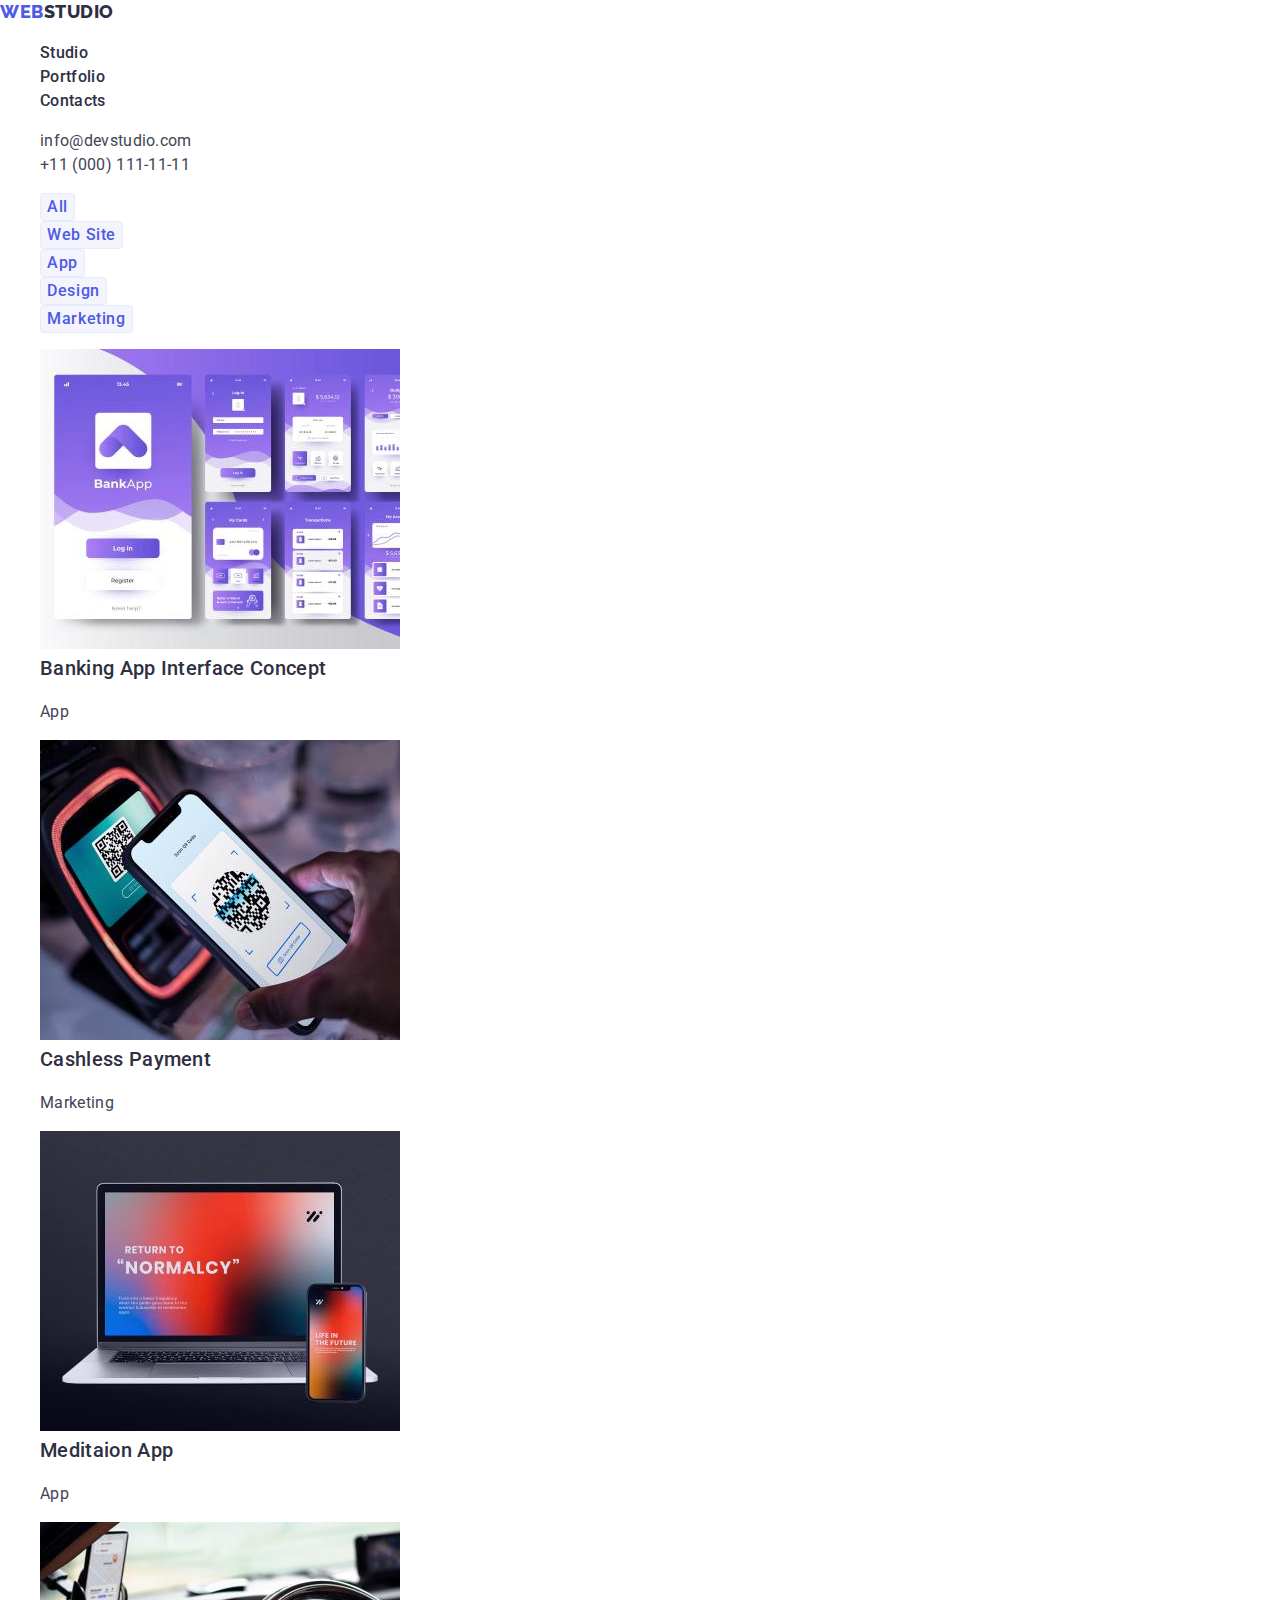
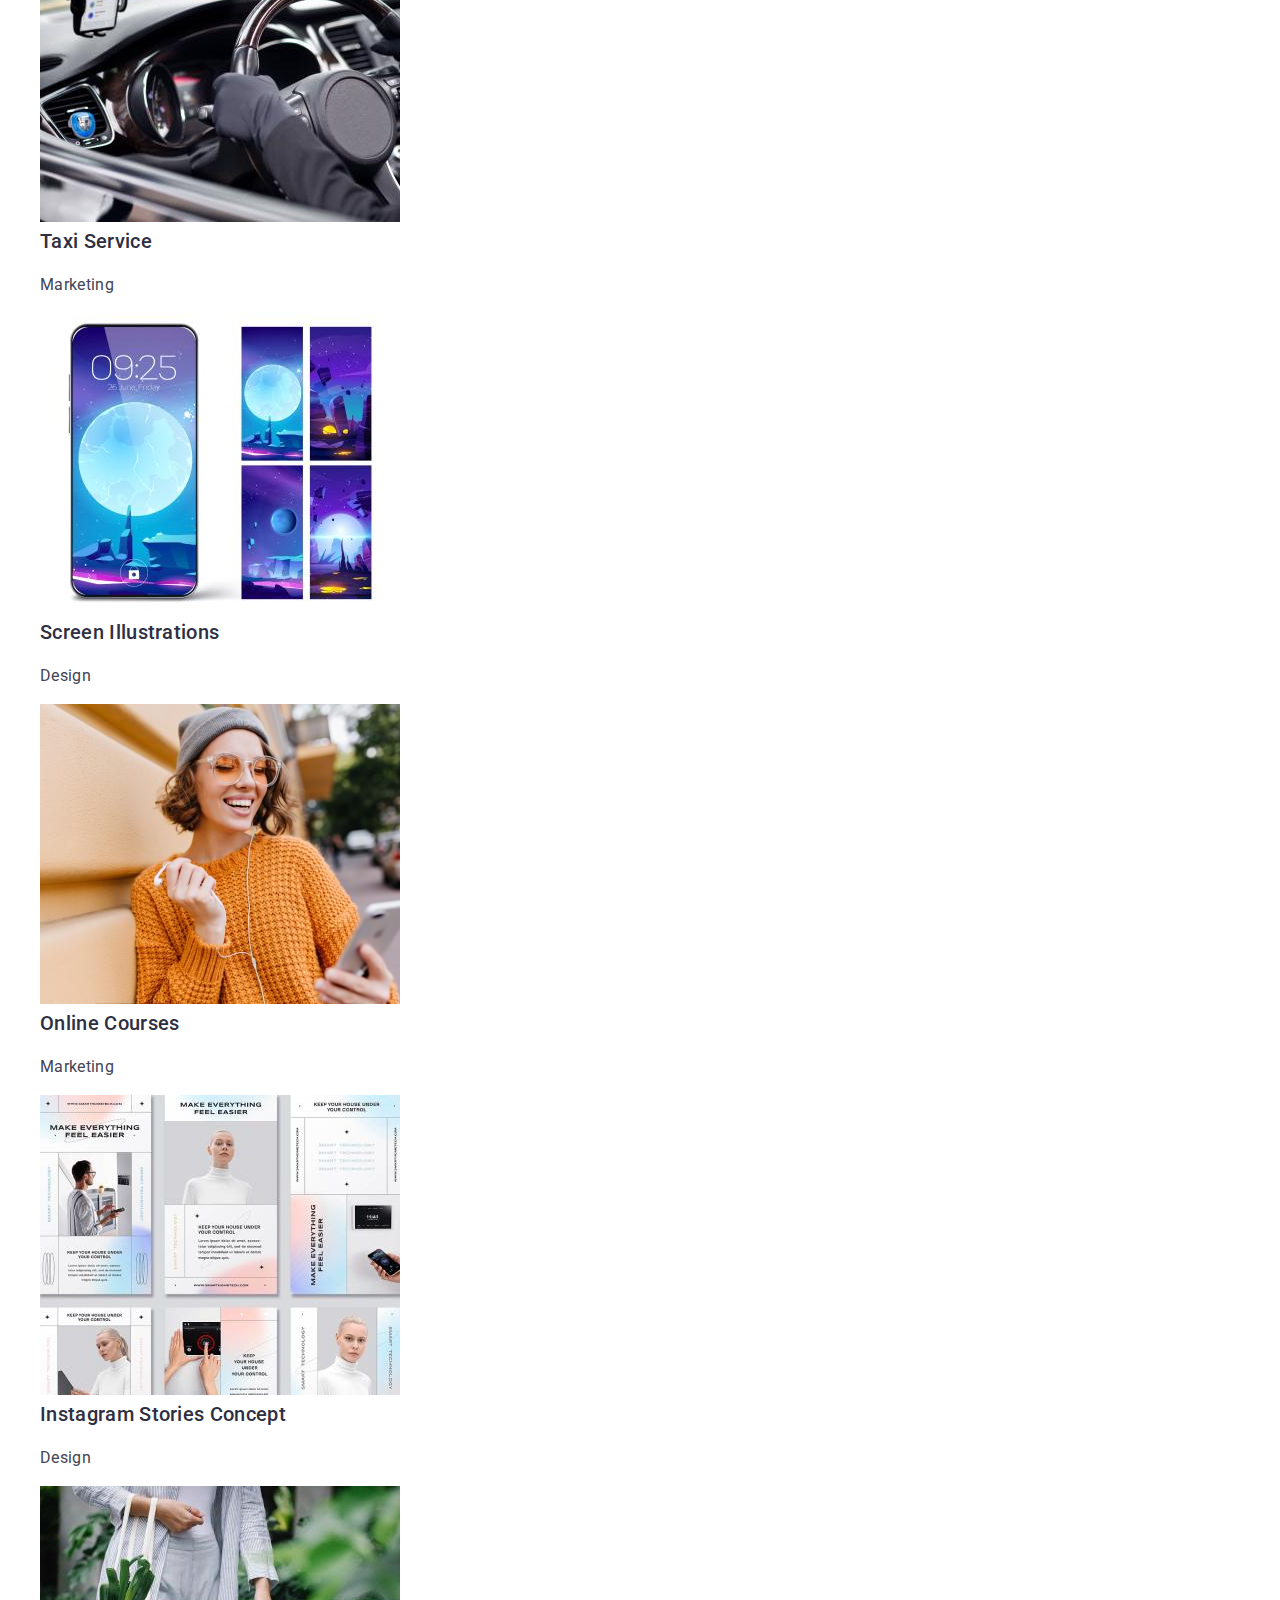
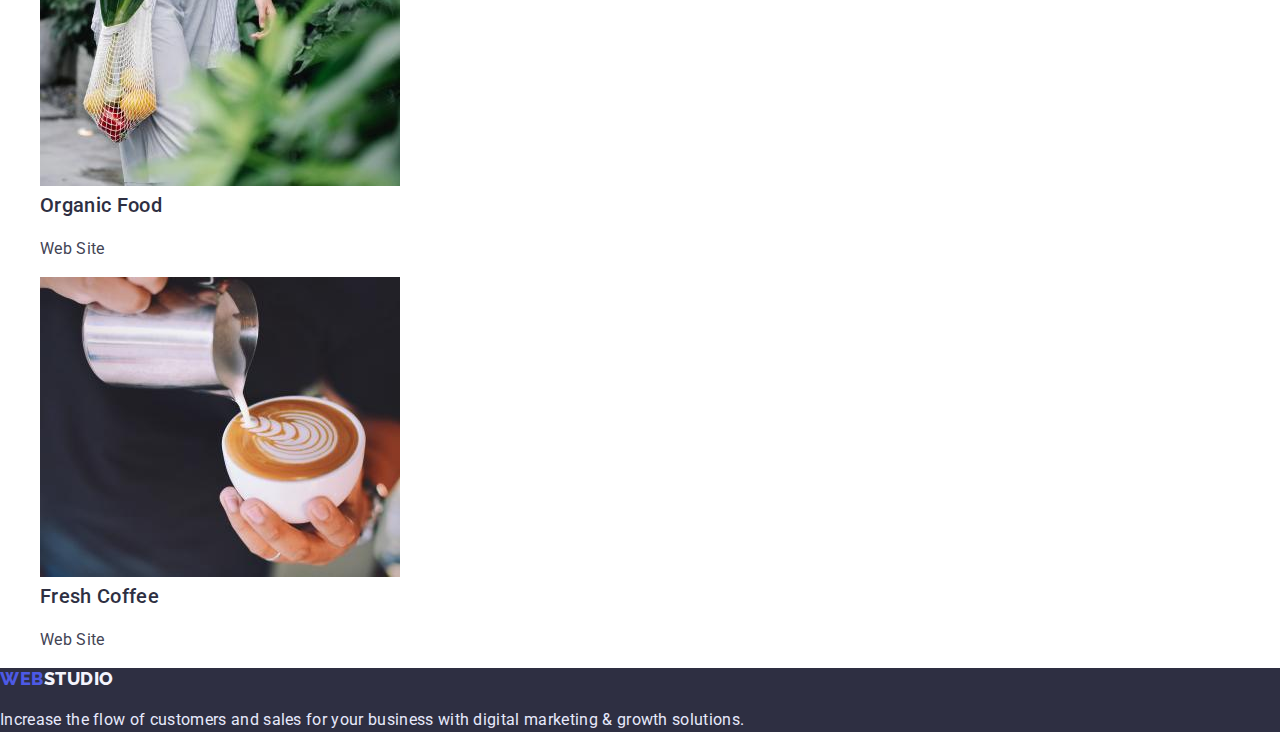
==== portfolio.html @ 21699c54 "Initial commit" ====
<!DOCTYPE html>
<html lang="en">
  <head>
    <meta charset="UTF-8" />
    <meta http-equiv="X-UA-Compatible" content="IE=edge" />
    <meta name="viewport" content="width=device-width, initial-scale=1.0" />
    <title>goit-markup-hw-02</title>
    <!-- Fonts -->
    <link
      rel="stylesheet"
      href="https://cdnjs.cloudflare.com/ajax/libs/modern-normalize/1.1.0/modern-normalize.min.css"
    />
    <link rel="preconnect" href="https://fonts.googleapis.com" />
    <link rel="preconnect" href="https://fonts.gstatic.com" crossorigin />
    <link
      href="https://fonts.googleapis.com/css2?family=Raleway:wght@800&family=Roboto:wght@400;500;700;900&display=swap"
      rel="stylesheet"
    />
    <!-- Styles -->
    <link rel="stylesheet" href="./css/styles.css" />
  </head>
  <body>
    <header>
      <nav>
        <a class="logo" href="./index.html"
          ><span class="span-web">Web</span>Studio</a
        >
        <ul>
          <li><a class="header-link" href="./index.html">Studio</a></li>
          <li><a class="header-link" href="./portfolio.html">Portfolio</a></li>
          <li><a class="header-link" href="">Contacts</a></li>
        </ul>
      </nav>
      <address>
        <ul>
          <li>
            <a class="mail" href="mailto:info@devstudio.com"
              >info@devstudio.com</a
            >
          </li>
          <li>
            <a class="tel" href="tel:+110001111111">+11 (000) 111-11-11</a>
          </li>
        </ul>
      </address>
    </header>
    <main>
      <!-- Portfolio -->

      <h1 hidden>Portfolio</h1>

      <section>
        <ul>
          <li><button class="portfolio-button" type="button">All</button></li>
          <li>
            <button class="portfolio-button" type="button">Web Site</button>
          </li>
          <li><button class="portfolio-button" type="button">App</button></li>
          <li>
            <button class="portfolio-button" type="button">Design</button>
          </li>
          <li>
            <button class="portfolio-button" type="button">Marketing</button>
          </li>
        </ul>

        <ul>
          <li>
            <img
              src="./images/banking.jpg"
              alt="Banking App Interface Concept"
              width="360"
              height="300"
            />
            <h3 class="title-h3">Banking App Interface Concept</h3>
            <p>App</p>
          </li>
          <li>
            <img
              src="./images/payment.jpg"
              alt="Cashless Payment"
              width="360"
              height="300"
            />
            <h3 class="title-h3">Cashless Payment</h3>
            <p>Marketing</p>
          </li>
          <li>
            <img
              src="./images/meditationapp.jpg"
              alt="Meditation App"
              width="360"
              height="300"
            />
            <h3 class="title-h3">Meditaion App</h3>
            <p>App</p>
          </li>
          <li>
            <img
              src="./images/taxiservise.jpg"
              alt="Taxi Service"
              width="360"
              height="300"
            />
            <h3 class="title-h3">Taxi Service</h3>
            <p>Marketing</p>
          </li>
          <li>
            <img
              src="./images/screenillustrations.jpg"
              alt="Screen Illustrations"
              width="360"
              height="300"
            />
            <h3 class="title-h3">Screen Illustrations</h3>
            <p>Design</p>
          </li>
          <li>
            <img
              src="./images/onlinecourses.jpg"
              alt="Online Courses"
              width="360"
              height="300"
            />
            <h3 class="title-h3">Online Courses</h3>
            <p>Marketing</p>
          </li>
          <li>
            <img
              src="./images/instagram.jpg"
              alt="Instagram Stories Concept"
              width="360"
              height="300"
            />
            <h3 class="title-h3">Instagram Stories Concept</h3>
            <p>Design</p>
          </li>
          <li>
            <img
              src="./images/organicfood.jpg"
              alt="Organic Food"
              width="360"
              height="300"
            />
            <h3 class="title-h3">Organic Food</h3>
            <p>Web Site</p>
          </li>
          <li>
            <img
              src="./images/coffee.jpg"
              alt="Fresh Coffee"
              width="360"
              height="300"
            />
            <h3 class="title-h3">Fresh Coffee</h3>
            <p>Web Site</p>
          </li>
        </ul>
      </section>
    </main>

    <footer>
      <!-- Підвал -->

      <a class="footer-logo" href="./index.html"
        ><span class="span-web">Web</span>Studio</a
      >
      <p class="footer-p">
        Increase the flow of customers and sales for your business with digital
        marketing & growth solutions.
      </p>
    </footer>
  </body>
</html>
---- css/styles.css ----
:root {
  --color-brand: #2e2f42;
  --color-prymary: #434455;
  --color-secondary: #ffffff;
  --color-iris: #4d5ae5;
  --color-ocean: #404bbf;
  --color-light: #f4f4fd;
  --color-accent: #e7e9fc;
}

body {
  color: var(--color-prymary);
  font-family: 'Roboto', sans-serif;
  font-size: 16px;
  line-height: 1.5;
  letter-spacing: 0.02em;
}
.p,
h1,
h2,
h3,
h4,
h5,
h6 {
  margin-top: 0;
}

/* Header */
header {
  background-color: var(--color-secondary);
}
ul {
  list-style-type: none;
}

/* site nav */
.logo {
  color: var(--color-brand);
  font-family: 'Raleway', sans-serif;
  font-weight: 800;
  font-size: 18px;
  line-height: 1.33;
  text-decoration: none;
  text-transform: uppercase;
  letter-spacing: 0.03em;
}
.span-web {
  color: var(--color-iris);
}

.header-link {
  color: var(--color-brand);
  font-weight: 500;
  font-size: 16px;
  line-height: 1.5;
  letter-spacing: 0.02em;
  text-decoration: none;
}
.header-link:hover,
.header-link:focus,
.header-link:after {
  color: var(--color-ocean);
}
/* Address */
.mail,
.tel {
  color: var(--color-prymary);
  font-style: normal;
  text-decoration: none;
  letter-spacing: 0.02em;
}
.mail:hover,
.mail:focus {
  color: var(--color-ocean);
}

/* Main */

.hero-section {
  background-color: var(--color-brand);
}
.hero-title {
  color: var(--color-secondary);
  font-size: 56px;
  line-height: 1.07;
}
.button-hero {
  font-family: 'Roboto', sans-serif;
  color: var(--color-secondary);
  background-color: var(--color-iris);
  font-weight: 500;
  font-size: 16px;
  line-height: 1.5;
  border: none;
  border-radius: 4px;
  cursor: pointer;
  letter-spacing: 0.04em;
}
.button-hero:hover,
.button-hero:focus {
  color: var(--color-secondary);
  background-color: var(--color-ocean);
}
/* features */

.title-h3 {
  color: var(--color-brand);
  font-weight: 500;
  font-size: 20px;
  line-height: 1.2;
}
/* Title-h2 */
.title-h2 {
  color: var(--color-brand);
  font-size: 36px;
  line-height: 1.11;
}
.our-team {
  background-color: var(--color-light);
}
.background-our-team {
  background-color: var(--color-secondary);
}

/* Footer */
footer {
  background-color: var(--color-brand);
}
.footer-logo {
  color: var(--color-light);
  font-family: 'Raleway', sans-serif;
  font-weight: 800;
  font-size: 18px;
  line-height: 1.17;
  text-decoration: none;
  text-transform: uppercase;
  letter-spacing: 0.03em;
}
.footer-p {
  color: var(--color-accent);
}

/* Portfolio */

.portfolio-button {
  font-family: 'Roboto', sans-serif;
  color: var(--color-iris);
  background-color: var(--color-light);
  font-weight: 500;
  font-size: 16px;
  line-height: 1.5;
  border: 1px solid var(--color-accent);
  border-radius: 4px;
  cursor: pointer;
  letter-spacing: 0.04em;
}
.portfolio-button:hover,
.portfolio-button:focus {
  color: var(--color-secondary);
  background-color: var(--color-ocean);
}
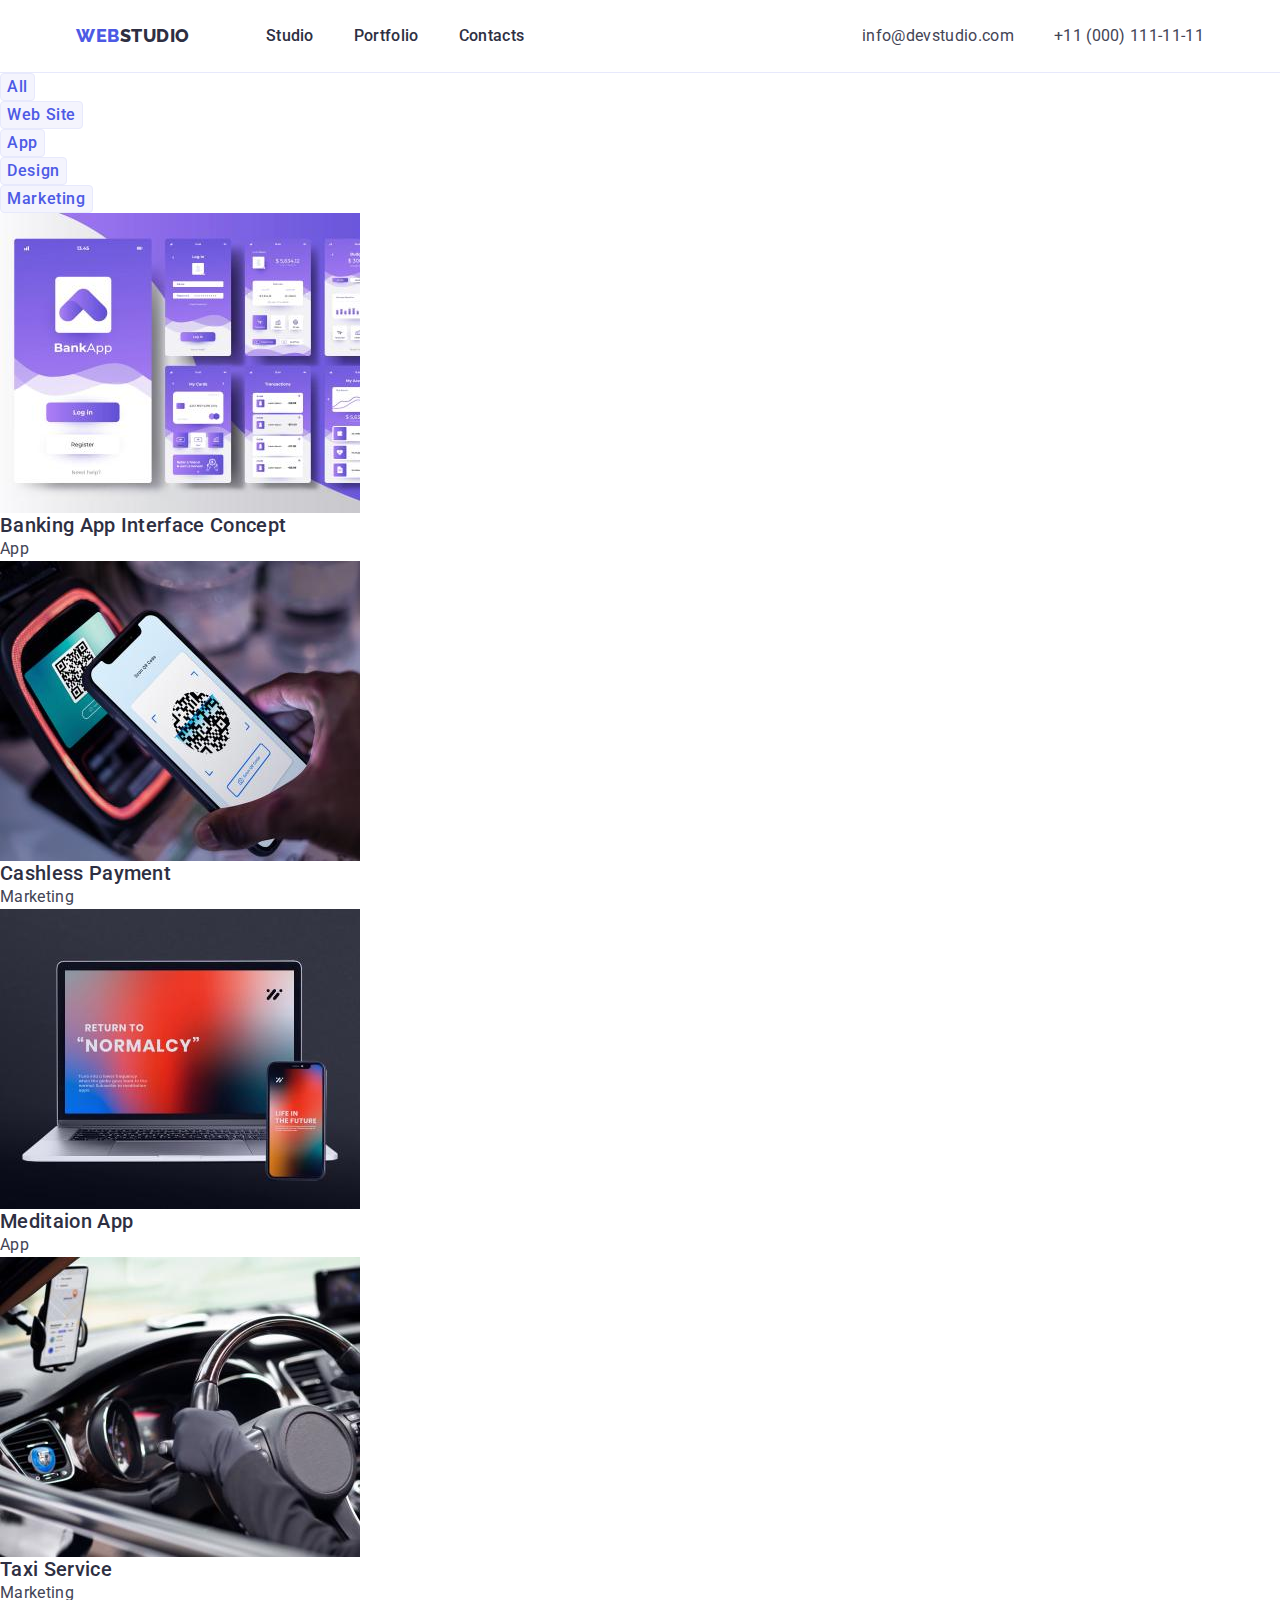
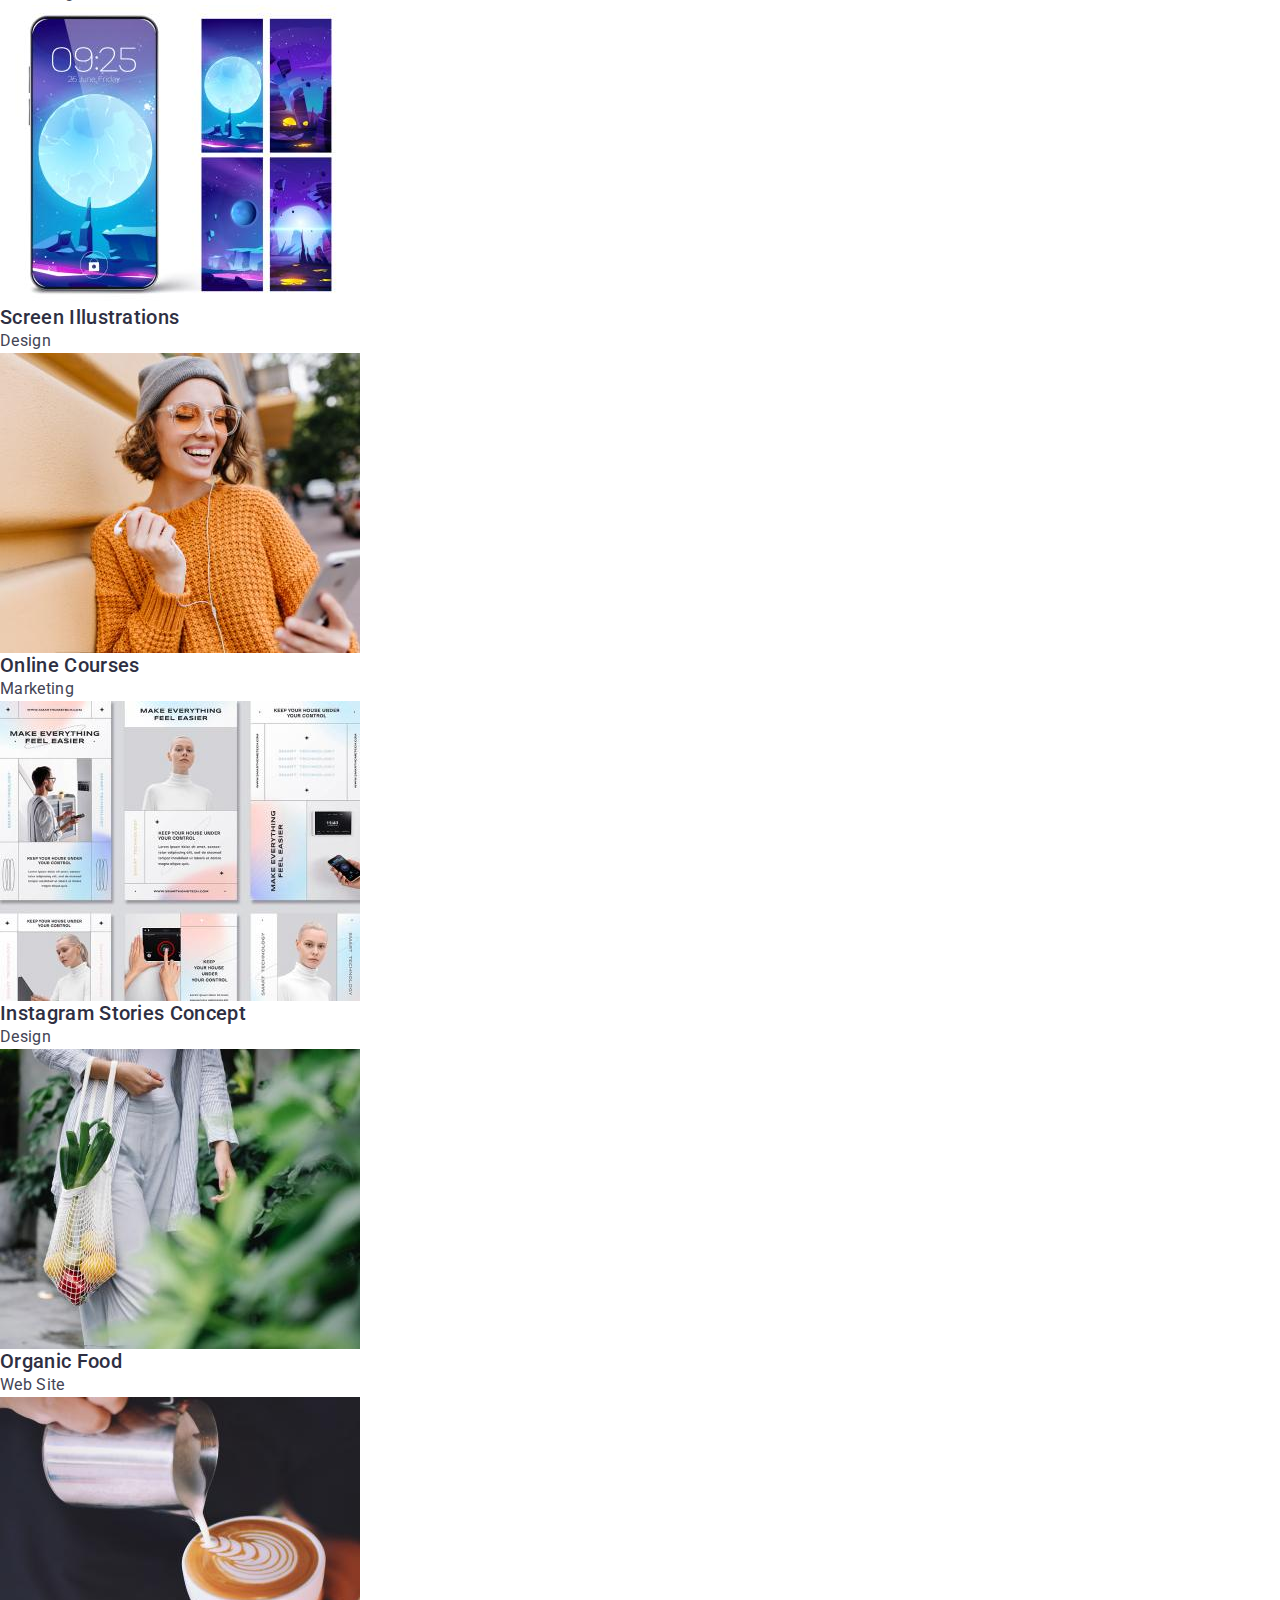
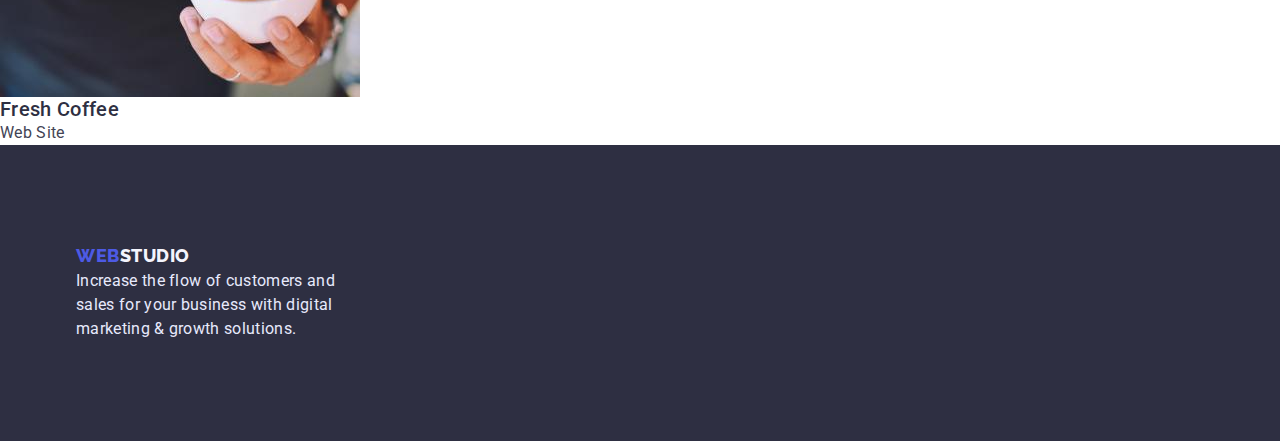
==== commit ca215f6e: "update" ====
--- a/portfolio.html
+++ b/portfolio.html
@@ -21,28 +21,34 @@
   </head>
   <body>
     <header>
-      <nav>
-        <a class="logo" href="./index.html"
-          ><span class="span-web">Web</span>Studio</a
-        >
-        <ul>
-          <li><a class="header-link" href="./index.html">Studio</a></li>
-          <li><a class="header-link" href="./portfolio.html">Portfolio</a></li>
-          <li><a class="header-link" href="">Contacts</a></li>
-        </ul>
-      </nav>
-      <address>
-        <ul>
-          <li>
-            <a class="mail" href="mailto:info@devstudio.com"
-              >info@devstudio.com</a
+      <div class="conteiner">
+        <div class="header-conteiner">
+          <nav class="header-nav">
+            <a class="logo" href="./index.html"
+              ><span class="span-web">Web</span>Studio</a
             >
-          </li>
-          <li>
-            <a class="tel" href="tel:+110001111111">+11 (000) 111-11-11</a>
-          </li>
-        </ul>
-      </address>
+            <ul class="header-ul">
+              <li><a class="header-link" href="./index.html">Studio</a></li>
+              <li>
+                <a class="header-link" href="./portfolio.html">Portfolio</a>
+              </li>
+              <li><a class="header-link" href="">Contacts</a></li>
+            </ul>
+          </nav>
+          <address>
+            <ul class="header-ul">
+              <li>
+                <a class="mail" href="mailto:info@devstudio.com"
+                  >info@devstudio.com</a
+                >
+              </li>
+              <li>
+                <a class="tel" href="tel:+110001111111">+11 (000) 111-11-11</a>
+              </li>
+            </ul>
+          </address>
+        </div>
+      </div>
     </header>
     <main>
       <!-- Portfolio -->
@@ -159,16 +165,20 @@
       </section>
     </main>
 
+<!-- Footer -->
+
     <footer>
-      <!-- Підвал -->
-
-      <a class="footer-logo" href="./index.html"
-        ><span class="span-web">Web</span>Studio</a
-      >
-      <p class="footer-p">
-        Increase the flow of customers and sales for your business with digital
-        marketing & growth solutions.
-      </p>
+      <div class="conteiner">
+        <div class="conteiner-footer">
+          <a class="footer-logo" href="./index.html"
+            ><span class="span-web">Web</span>Studio</a
+          >
+          <p class="footer-p">
+            Increase the flow of customers and sales for your business with
+            digital marketing & growth solutions.
+          </p>
+        </div>
+      </div>
     </footer>
   </body>
 </html>
--- a/css/styles.css
+++ b/css/styles.css
@@ -15,25 +15,58 @@
   line-height: 1.5;
   letter-spacing: 0.02em;
 }
-.p,
 h1,
 h2,
 h3,
 h4,
 h5,
-h6 {
+h6,
+p {
   margin-top: 0;
+  margin-bottom: 0;
+}
+ul {
+  margin-top: 0;
+  margin-bottom: 0;
+  padding-left: 0;
 }
 
 /* Header */
+
+.conteiner {
+  width: 100%;
+  max-width: 1158px;
+  margin: 0 auto;
+  padding: 0 15px;
+}
+
 header {
   background-color: var(--color-secondary);
+  border-bottom: 1px solid var(--color-accent);
+}
+.header-conteiner {
+  display: flex;
+  align-items: center;
+  padding-top: 24px;
+  padding-bottom: 24px;
+}
+.header-nav {
+  display: flex;
+  align-items: center;
+  flex-grow: 1;
+  gap: 76px;
+}
+.header-ul {
+  display: flex;
+  gap: 40px;
 }
 ul {
   list-style-type: none;
 }
-
-/* site nav */
+img {
+  display: block;
+}
+
 .logo {
   color: var(--color-brand);
   font-family: 'Raleway', sans-serif;
@@ -78,11 +111,17 @@
 
 .hero-section {
   background-color: var(--color-brand);
-}
+  text-align: center;
+  padding: 120px 0;
+  margin-left: auto;
+  margin-right: auto;
+}
+
 .hero-title {
   color: var(--color-secondary);
   font-size: 56px;
   line-height: 1.07;
+  margin: 0 auto 48px;
 }
 .button-hero {
   font-family: 'Roboto', sans-serif;
@@ -95,6 +134,9 @@
   border-radius: 4px;
   cursor: pointer;
   letter-spacing: 0.04em;
+  padding: 16px 32px;
+  margin-left: auto;
+  margin-right: auto;
 }
 .button-hero:hover,
 .button-hero:focus {
@@ -103,6 +145,27 @@
 }
 /* features */
 
+.list-about-us {
+  display: flex;
+  gap: 24px;
+}
+.feature-li {
+  flex-basis: calc((100% - 72px) / 4);
+}
+.title-text {
+  margin-top: 8px;
+}
+/* What are we doing */
+.work-li {
+  flex-basis: calc((100% - 48px) / 3);
+  border: 1px solid var(--color-accent);
+}
+
+.section,
+.our-team {
+  padding: 120px 0;
+}
+
 .title-h3 {
   color: var(--color-brand);
   font-weight: 500;
@@ -114,12 +177,25 @@
   color: var(--color-brand);
   font-size: 36px;
   line-height: 1.11;
-}
+  text-align: center;
+  text-transform: capitalize;
+  margin-bottom: 72px;
+}
+
+/* Our Team */
 .our-team {
   background-color: var(--color-light);
 }
 .background-our-team {
   background-color: var(--color-secondary);
+  flex-basis: calc((100% - 72px) / 4);
+    box-shadow: 0px 1px 6px rgba(46, 47, 66, 0.08),
+    0px 1px 1px rgba(46, 47, 66, 0.16), 0px 2px 1px rgba(46, 47, 66, 0.08);
+  border-radius: 0px 0px 4px 4px;
+}
+.team {
+  padding: 32px 16px;
+  text-align: center;
 }
 
 /* Footer */
@@ -135,9 +211,15 @@
   text-decoration: none;
   text-transform: uppercase;
   letter-spacing: 0.03em;
+  margin-bottom: 16px;
 }
 .footer-p {
   color: var(--color-accent);
+  max-width: 264px;
+}
+.conteiner-footer {
+  padding-top: 100px;
+  padding-bottom: 100px;
 }
 
 /* Portfolio */
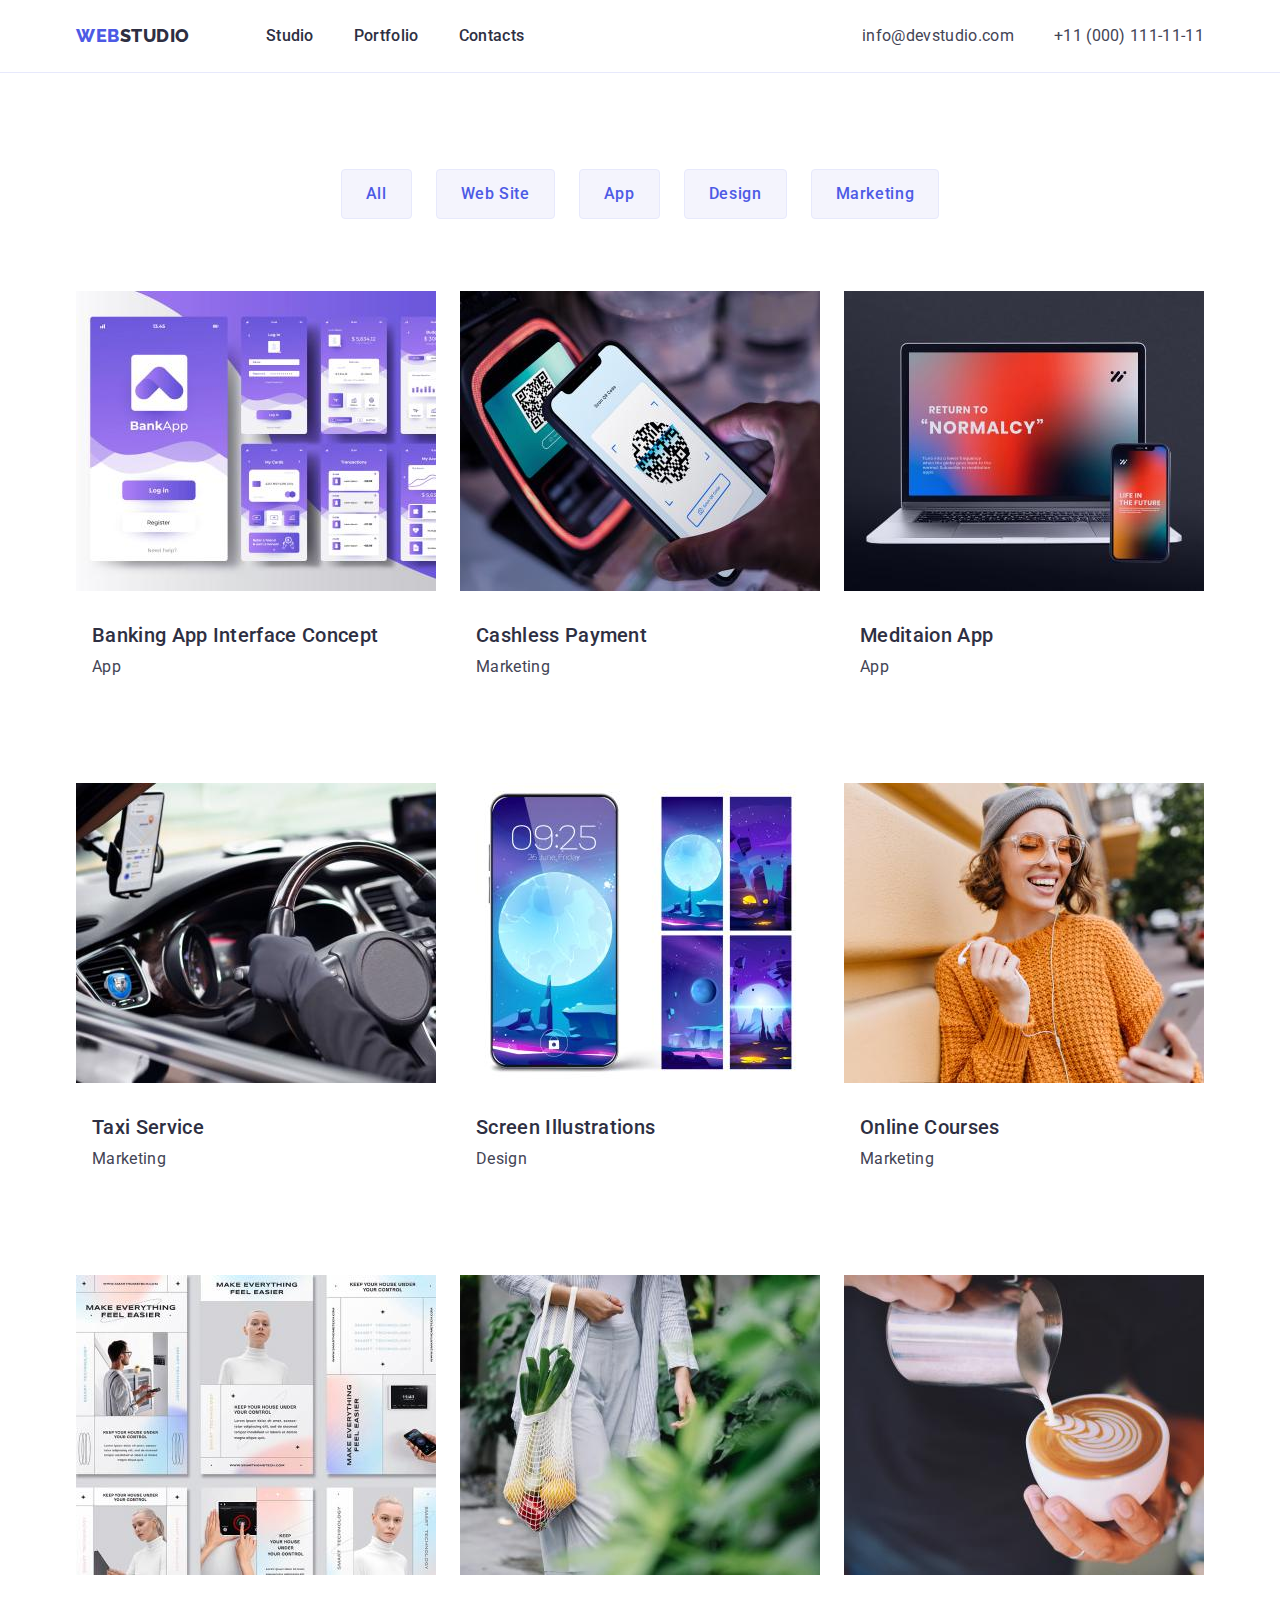
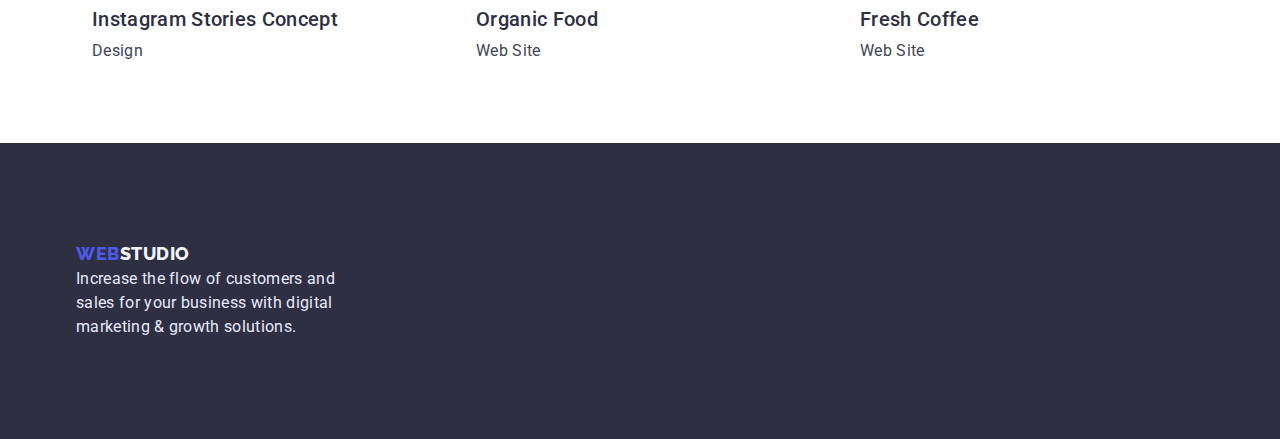
==== commit 6bcef132: "update" ====
--- a/portfolio.html
+++ b/portfolio.html
@@ -55,117 +55,147 @@
 
       <h1 hidden>Portfolio</h1>
 
+      <!-- Filters -->
+
       <section>
-        <ul>
-          <li><button class="portfolio-button" type="button">All</button></li>
-          <li>
-            <button class="portfolio-button" type="button">Web Site</button>
-          </li>
-          <li><button class="portfolio-button" type="button">App</button></li>
-          <li>
-            <button class="portfolio-button" type="button">Design</button>
-          </li>
-          <li>
-            <button class="portfolio-button" type="button">Marketing</button>
-          </li>
-        </ul>
-
-        <ul>
-          <li>
-            <img
-              src="./images/banking.jpg"
-              alt="Banking App Interface Concept"
-              width="360"
-              height="300"
-            />
-            <h3 class="title-h3">Banking App Interface Concept</h3>
-            <p>App</p>
-          </li>
-          <li>
-            <img
-              src="./images/payment.jpg"
-              alt="Cashless Payment"
-              width="360"
-              height="300"
-            />
-            <h3 class="title-h3">Cashless Payment</h3>
-            <p>Marketing</p>
-          </li>
-          <li>
-            <img
-              src="./images/meditationapp.jpg"
-              alt="Meditation App"
-              width="360"
-              height="300"
-            />
-            <h3 class="title-h3">Meditaion App</h3>
-            <p>App</p>
-          </li>
-          <li>
-            <img
-              src="./images/taxiservise.jpg"
-              alt="Taxi Service"
-              width="360"
-              height="300"
-            />
-            <h3 class="title-h3">Taxi Service</h3>
-            <p>Marketing</p>
-          </li>
-          <li>
-            <img
-              src="./images/screenillustrations.jpg"
-              alt="Screen Illustrations"
-              width="360"
-              height="300"
-            />
-            <h3 class="title-h3">Screen Illustrations</h3>
-            <p>Design</p>
-          </li>
-          <li>
-            <img
-              src="./images/onlinecourses.jpg"
-              alt="Online Courses"
-              width="360"
-              height="300"
-            />
-            <h3 class="title-h3">Online Courses</h3>
-            <p>Marketing</p>
-          </li>
-          <li>
-            <img
-              src="./images/instagram.jpg"
-              alt="Instagram Stories Concept"
-              width="360"
-              height="300"
-            />
-            <h3 class="title-h3">Instagram Stories Concept</h3>
-            <p>Design</p>
-          </li>
-          <li>
-            <img
-              src="./images/organicfood.jpg"
-              alt="Organic Food"
-              width="360"
-              height="300"
-            />
-            <h3 class="title-h3">Organic Food</h3>
-            <p>Web Site</p>
-          </li>
-          <li>
-            <img
-              src="./images/coffee.jpg"
-              alt="Fresh Coffee"
-              width="360"
-              height="300"
-            />
-            <h3 class="title-h3">Fresh Coffee</h3>
-            <p>Web Site</p>
-          </li>
-        </ul>
+        <div class="conteiner">
+          <div class="button-filter">
+            <ul class="menu-button">
+              <li class="button-li">
+                <button class="portfolio-button" type="button">All</button>
+              </li>
+              <li class="button-li">
+                <button class="portfolio-button" type="button">Web Site</button>
+              </li>
+              <li class="button-li">
+                <button class="portfolio-button" type="button">App</button>
+              </li>
+              <li class="button-li">
+                <button class="portfolio-button" type="button">Design</button>
+              </li>
+              <li class="button-li">
+                <button class="portfolio-button" type="button">
+                  Marketing
+                </button>
+              </li>
+            </ul>
+          </div>
+
+          <ul class="menu-content">
+            <li class="menu-item">
+              <img
+                src="./images/banking.jpg"
+                alt="Banking App Interface Concept"
+                width="360"
+                height="300"
+              />
+              <div class="menu-list">
+                <h3 class="title-h3">Banking App Interface Concept</h3>
+                <p class="title-text">App</p>
+              </div>
+            </li>
+            <li class="menu-item">
+              <img
+                src="./images/payment.jpg"
+                alt="Cashless Payment"
+                width="360"
+                height="300"
+              />
+              <div class="menu-list">
+                <h3 class="title-h3">Cashless Payment</h3>
+                <p class="title-text">Marketing</p>
+              </div>
+            </li>
+            <li class="menu-item">
+              <img
+                src="./images/meditationapp.jpg"
+                alt="Meditation App"
+                width="360"
+                height="300"
+              />
+              <div class="menu-list">
+                <h3 class="title-h3">Meditaion App</h3>
+                <p class="title-text">App</p>
+              </div>
+            </li>
+            <li class="menu-item">
+              <img
+                src="./images/taxiservise.jpg"
+                alt="Taxi Service"
+                width="360"
+                height="300"
+              />
+              <div class="menu-list">
+                <h3 class="title-h3">Taxi Service</h3>
+                <p class="title-text">Marketing</p>
+              </div>
+            </li>
+            <li class="menu-item">
+              <img
+                src="./images/screenillustrations.jpg"
+                alt="Screen Illustrations"
+                width="360"
+                height="300"
+              />
+              <div class="menu-list">
+                <h3 class="title-h3">Screen Illustrations</h3>
+                <p class="title-text">Design</p>
+              </div>
+            </li>
+            <li class="menu-item">
+              <img
+                src="./images/onlinecourses.jpg"
+                alt="Online Courses"
+                width="360"
+                height="300"
+              />
+              <div class="menu-list">
+                <h3 class="title-h3">Online Courses</h3>
+                <p class="title-text">Marketing</p>
+              </div>
+            </li>
+            <li class="menu-item">
+              <img
+                src="./images/instagram.jpg"
+                alt="Instagram Stories Concept"
+                width="360"
+                height="300"
+              />
+              <div class="menu-list">
+                <h3 class="title-h3">Instagram Stories Concept</h3>
+                <p class="title-text">Design</p>
+              </div>
+            </li>
+            <li class="menu-item">
+              <img
+                src="./images/organicfood.jpg"
+                alt="Organic Food"
+                width="360"
+                height="300"
+              />
+              <div class="menu-list">
+                <h3 class="title-h3">Organic Food</h3>
+                <p class="title-text">Web Site</p>
+              </div>
+            </li>
+            <li class="menu-item">
+              <img
+                src="./images/coffee.jpg"
+                alt="Fresh Coffee"
+                width="360"
+                height="300"
+              />
+              <div class="menu-list">
+                <h3 class="title-h3">Fresh Coffee</h3>
+                <p class="title-text">Web Site</p>
+              </div>
+            </li>
+          </ul>
+        </div>
       </section>
     </main>
 
-<!-- Footer -->
+    <!-- Footer -->
 
     <footer>
       <div class="conteiner">
--- a/css/styles.css
+++ b/css/styles.css
@@ -189,7 +189,7 @@
 .background-our-team {
   background-color: var(--color-secondary);
   flex-basis: calc((100% - 72px) / 4);
-    box-shadow: 0px 1px 6px rgba(46, 47, 66, 0.08),
+  box-shadow: 0px 1px 6px rgba(46, 47, 66, 0.08),
     0px 1px 1px rgba(46, 47, 66, 0.16), 0px 2px 1px rgba(46, 47, 66, 0.08);
   border-radius: 0px 0px 4px 4px;
 }
@@ -224,6 +224,34 @@
 
 /* Portfolio */
 
+/* Filters */
+
+.button-filter {
+  margin-top: 96px;
+  margin-bottom: 72px;
+}
+.menu-button {
+  display: flex;
+  justify-content: center;
+  gap: 24px;
+}
+.menu-content {
+  display: flex;
+  justify-content: center;
+  gap: 24px;
+  flex-wrap: wrap;
+}
+.button-li {
+}
+.menu-item {
+  flex-basis: calc((100% - 192px) / 9);
+  margin-bottom: 48px;
+}
+.menu-list {
+  padding-top: 32px;
+  padding-bottom: 32px;
+  padding-left: 16px;
+}
 .portfolio-button {
   font-family: 'Roboto', sans-serif;
   color: var(--color-iris);
@@ -235,6 +263,7 @@
   border-radius: 4px;
   cursor: pointer;
   letter-spacing: 0.04em;
+  padding: 12px 24px;
 }
 .portfolio-button:hover,
 .portfolio-button:focus {
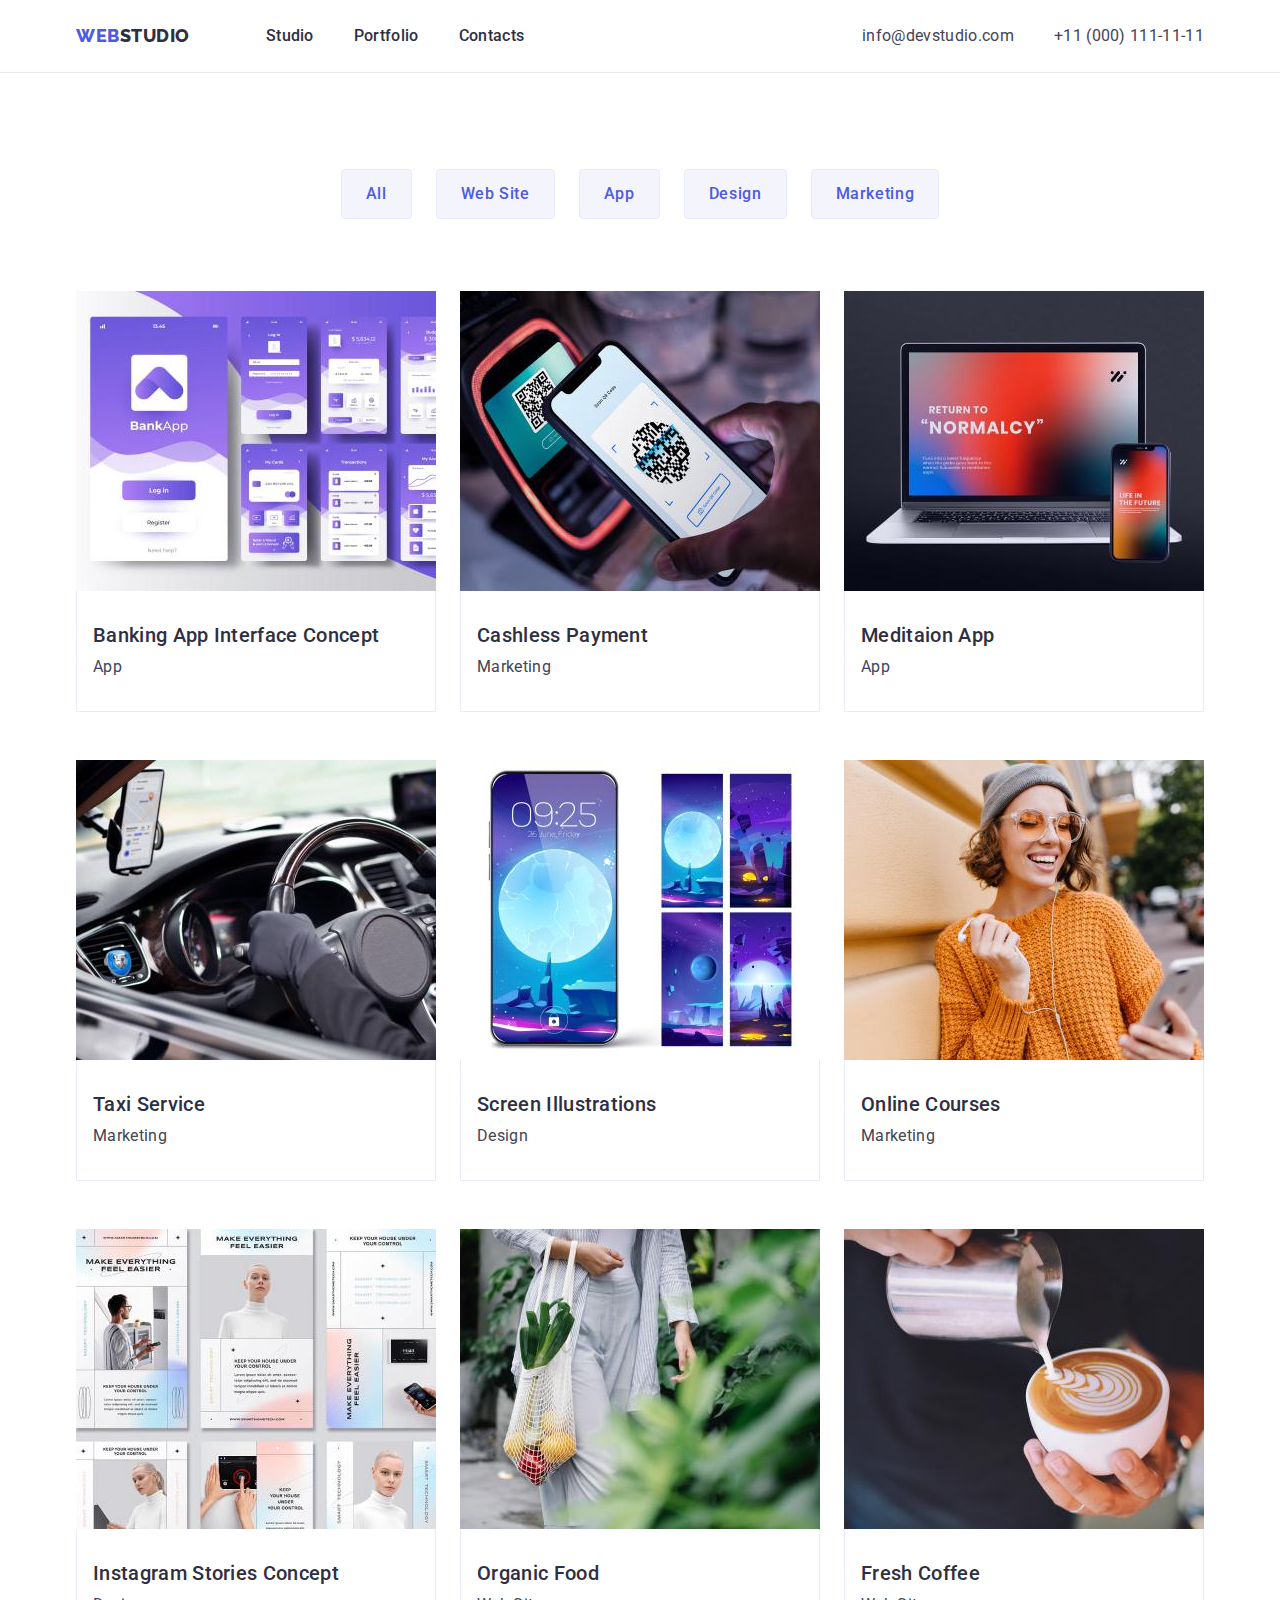
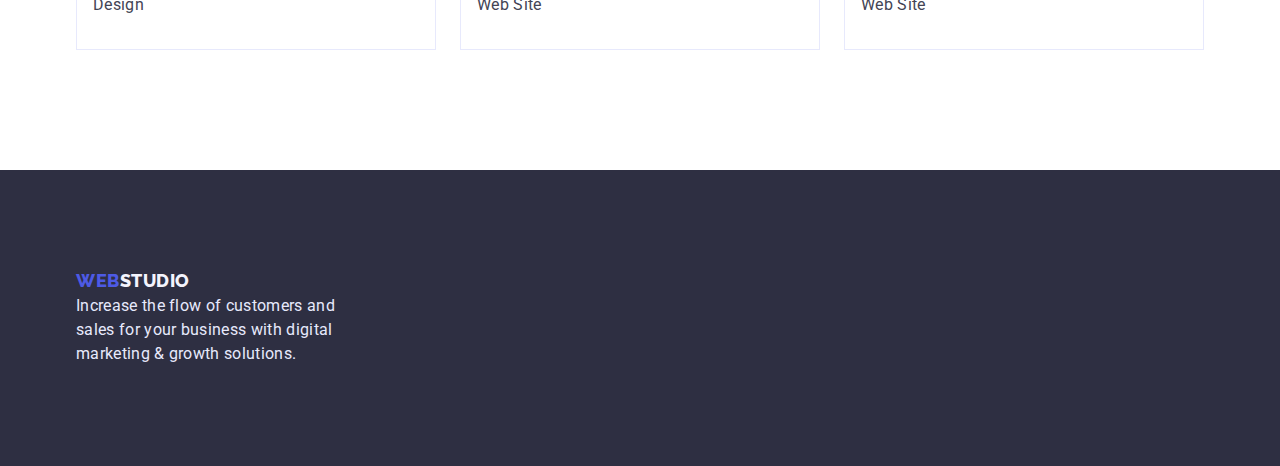
==== commit 60af5b45: "updatehtml" ====
--- a/portfolio.html
+++ b/portfolio.html
@@ -57,29 +57,25 @@
 
       <!-- Filters -->
 
-      <section>
+      <section class="portfolio-section">
         <div class="conteiner">
-          <div class="button-filter">
-            <ul class="menu-button">
-              <li class="button-li">
-                <button class="portfolio-button" type="button">All</button>
-              </li>
-              <li class="button-li">
-                <button class="portfolio-button" type="button">Web Site</button>
-              </li>
-              <li class="button-li">
-                <button class="portfolio-button" type="button">App</button>
-              </li>
-              <li class="button-li">
-                <button class="portfolio-button" type="button">Design</button>
-              </li>
-              <li class="button-li">
-                <button class="portfolio-button" type="button">
-                  Marketing
-                </button>
-              </li>
-            </ul>
-          </div>
+          <ul class="menu-button">
+            <li class="button-li">
+              <button class="portfolio-button" type="button">All</button>
+            </li>
+            <li class="button-li">
+              <button class="portfolio-button" type="button">Web Site</button>
+            </li>
+            <li class="button-li">
+              <button class="portfolio-button" type="button">App</button>
+            </li>
+            <li class="button-li">
+              <button class="portfolio-button" type="button">Design</button>
+            </li>
+            <li class="button-li">
+              <button class="portfolio-button" type="button">Marketing</button>
+            </li>
+          </ul>
 
           <ul class="menu-content">
             <li class="menu-item">
--- a/css/styles.css
+++ b/css/styles.css
@@ -150,14 +150,14 @@
   gap: 24px;
 }
 .feature-li {
-  flex-basis: calc((100% - 72px) / 4);
+  flex-basis: calc((100% - 3 * 24px) / 4);
 }
 .title-text {
   margin-top: 8px;
 }
 /* What are we doing */
 .work-li {
-  flex-basis: calc((100% - 48px) / 3);
+  flex-basis: calc((100% - 2 * 24px) / 3);
   border: 1px solid var(--color-accent);
 }
 
@@ -188,7 +188,7 @@
 }
 .background-our-team {
   background-color: var(--color-secondary);
-  flex-basis: calc((100% - 72px) / 4);
+  flex-basis: calc((100% - 3 * 24px) / 4);
   box-shadow: 0px 1px 6px rgba(46, 47, 66, 0.08),
     0px 1px 1px rgba(46, 47, 66, 0.16), 0px 2px 1px rgba(46, 47, 66, 0.08);
   border-radius: 0px 0px 4px 4px;
@@ -226,31 +226,35 @@
 
 /* Filters */
 
-.button-filter {
-  margin-top: 96px;
-  margin-bottom: 72px;
-}
+.portfolio-section {
+  padding-top: 96px;
+  padding-bottom: 120px;
+}
+
 .menu-button {
   display: flex;
   justify-content: center;
   gap: 24px;
+  margin-bottom: 72px;
 }
 .menu-content {
   display: flex;
   justify-content: center;
-  gap: 24px;
+  gap: 48px 24px;
   flex-wrap: wrap;
 }
 .button-li {
 }
 .menu-item {
-  flex-basis: calc((100% - 192px) / 9);
-  margin-bottom: 48px;
+  flex-basis: calc((100% - 2 * 24px) / 3);
 }
 .menu-list {
   padding-top: 32px;
   padding-bottom: 32px;
   padding-left: 16px;
+  border-right: 1px solid var(--color-accent);
+  border-left: 1px solid var(--color-accent);
+  border-bottom: 1px solid var(--color-accent);
 }
 .portfolio-button {
   font-family: 'Roboto', sans-serif;
